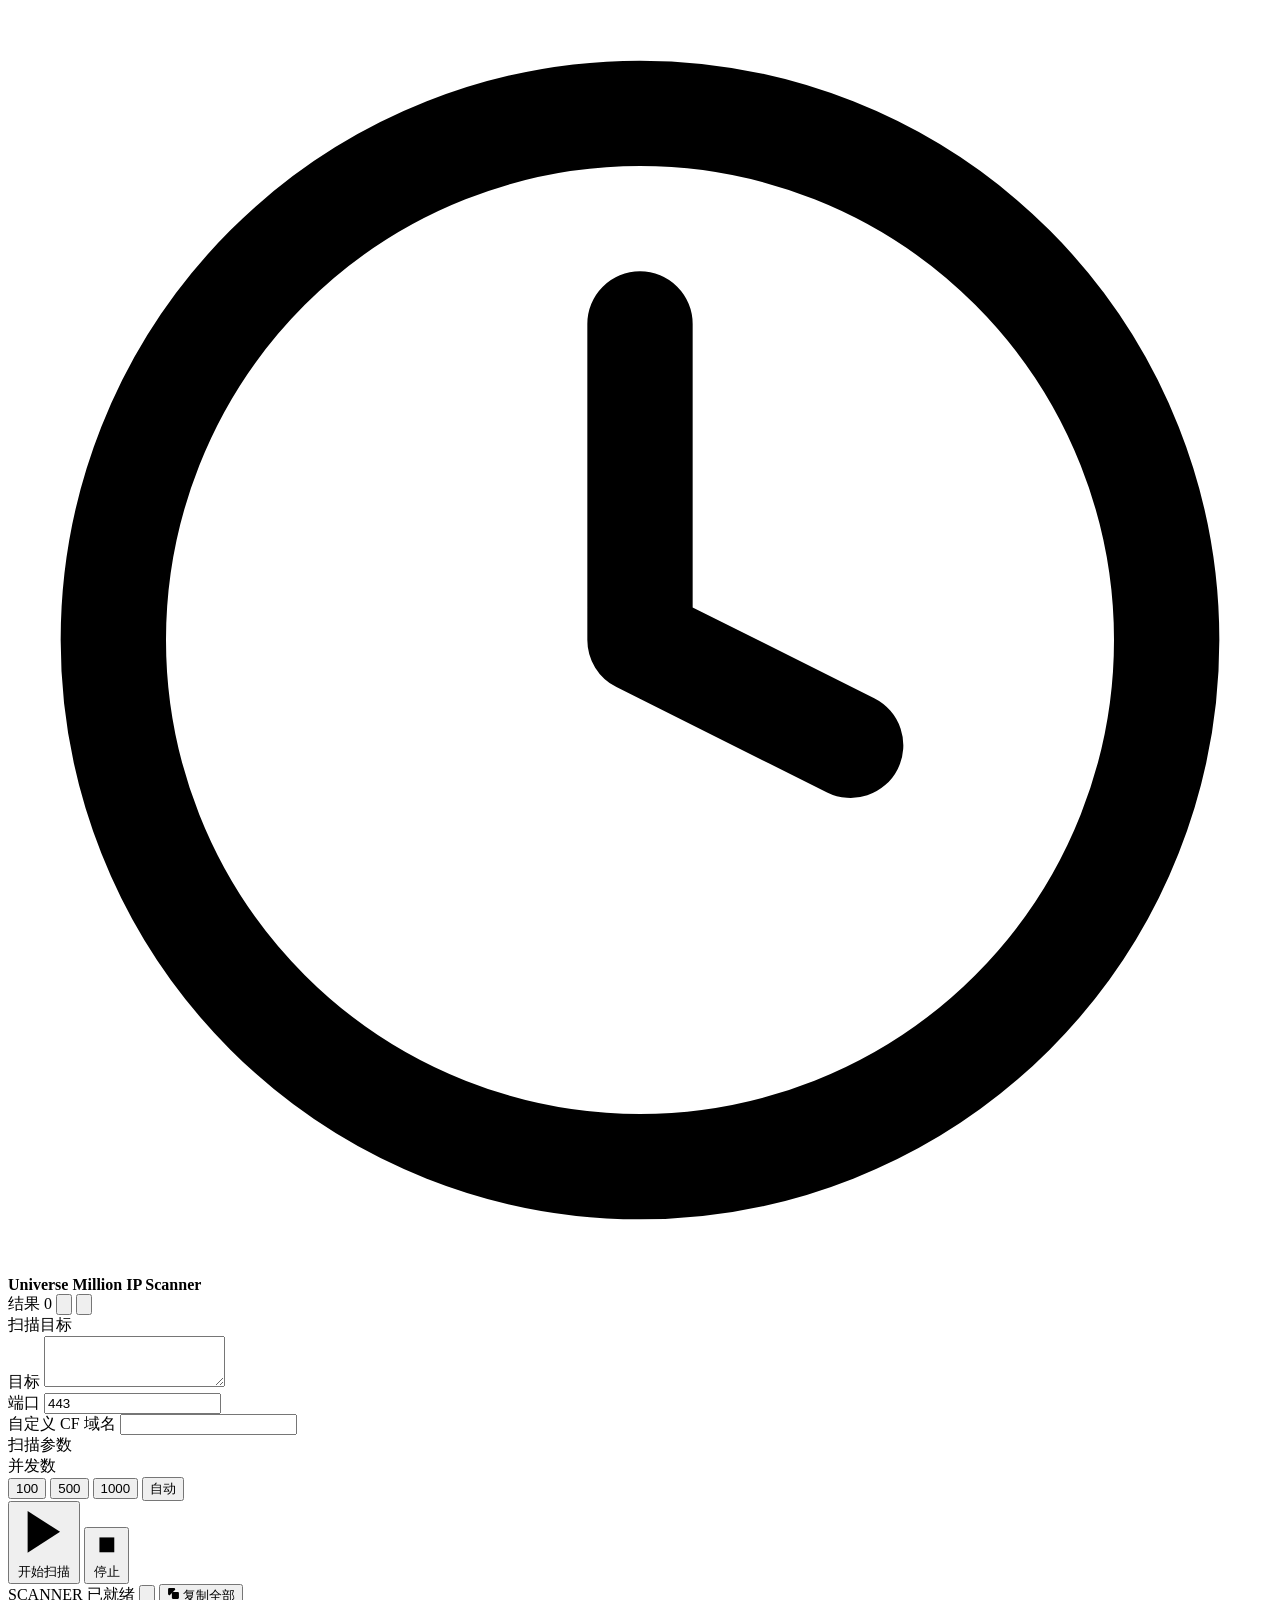
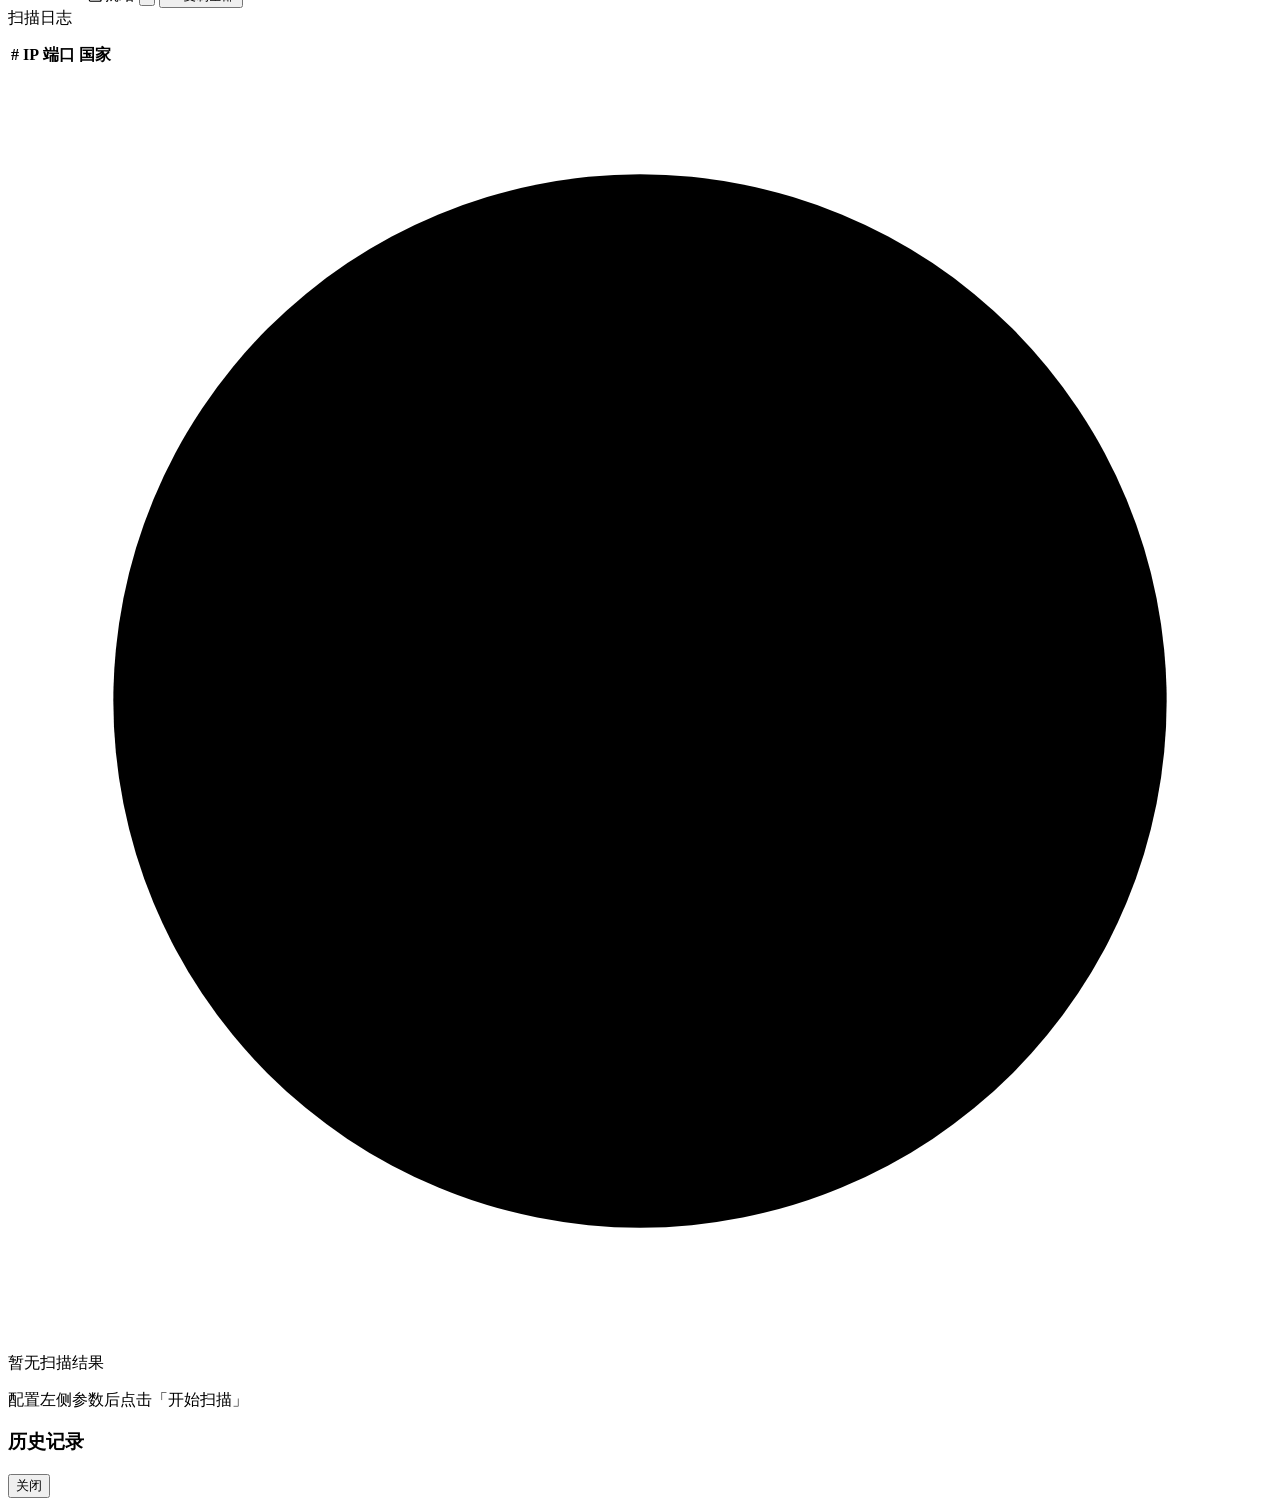
==== win/web/index.html @ f39ea719 "fix: runBatched 未写入 results[i] 导致阶段二/三永远返回 0 结果 Co-authored-by: monkeycode-ai <monkeycode-ai@chaitin" ====
<!DOCTYPE html>
<html lang="zh-CN">
<head>
<meta charset="UTF-8">
<meta name="viewport" content="width=device-width,initial-scale=1">
<title>Universe Million IP Scanner</title>
<link rel="stylesheet" href="/style.css">
</head>
<body>

<header class="topbar" id="topbar">
  <div class="brand">
    <span class="dot" id="statusDot"></span>
    <span class="brand-icon"><svg viewBox="0 0 24 24" fill="none" stroke="currentColor" stroke-width="2" stroke-linecap="round" stroke-linejoin="round"><circle cx="12" cy="12" r="10"/><path d="M12 6v6l4 2"/></svg></span>
    <strong>Universe Million IP Scanner</strong>
  </div>
  <div class="topbar-right">
    <span class="stat" id="statResult">结果 0</span>
    <button class="toolbar-btn" id="btnTheme" title="切换明亮/暗色模式">
      <svg viewBox="0 0 24 24" class="ico" id="themeIco"><circle cx="12" cy="12" r="5"/><line x1="12" y1="1" x2="12" y2="3"/><line x1="12" y1="21" x2="12" y2="23"/><line x1="4.22" y1="4.22" x2="5.64" y2="5.64"/><line x1="18.36" y1="18.36" x2="19.78" y2="19.78"/><line x1="1" y1="12" x2="3" y2="12"/><line x1="21" y1="12" x2="23" y2="12"/><line x1="4.22" y1="19.78" x2="5.64" y2="18.36"/><line x1="18.36" y1="5.64" x2="19.78" y2="4.22"/></svg>
    </button>
    <button class="toolbar-btn" id="btnHistory" title="历史记录">
      <svg viewBox="0 0 24 24" class="ico"><circle cx="12" cy="12" r="10"/><polyline points="12 6 12 12 16 14"/></svg>
    </button>
  </div>
</header>

<main class="layout">
  <!-- 左侧参数面板 -->
  <aside class="panel-left">
    <div class="card">

      <div class="sec">
        <div class="sec-title">扫描目标</div>
        <div class="sec-body">
          <div class="field">
            <label>目标 <span class="hint" id="poolHint"></span></label>
            <textarea id="inTarget" rows="3" spellcheck="false"></textarea>
          </div>
          <div class="grid2">
            <div class="field">
              <label>端口</label>
<input type="text" id="inPorts" value="443">
          </div>
          <div class="field">
            <label>自定义 CF 域名</label>
            <input type="text" id="inDomain">
            </div>
          </div>
        </div>
      </div>

      <div class="divider"></div>

      <div class="sec">
        <div class="sec-title">扫描参数</div>
        <div class="sec-body">
          <div class="field">
            <label>并发数</label>
            <div class="seg" id="segConc">
              <button data-conc="100">100</button>
              <button data-conc="500">500</button>
              <button data-conc="1000">1000</button>
              <button data-conc="0" class="on">自动</button>
            </div>
            
          </div>
        </div>
      </div>

      <div class="divider"></div>

      <div class="sec">
        <div class="actions">
          <button class="btn primary" id="btnStart">
            <svg viewBox="0 0 24 24" class="ico"><polygon points="5 3 19 12 5 21 5 3"/></svg>
            开始扫描
          </button>
          <button class="btn danger hidden" id="btnStop">
            <svg viewBox="0 0 24 24" class="ico"><rect x="6" y="6" width="12" height="12"/></svg>
            停止
          </button>
        </div>
      </div>

    </div>
  </aside>

  <!-- 右侧结果区 -->
  <section class="panel-right">
    <div class="card-full">
      <div class="progress" id="progressBar"><i id="progressFill"></i></div>
      <div class="card-body">

        <div class="headrow">
          <span class="dot" id="statusDot2"></span>
          <span id="statusText" class="status-text">SCANNER 已就绪</span>
          <button class="btn ghost btn-sm icon-btn" id="btnLogToggle" title="切换日志面板">
            <svg viewBox="0 0 24 24" class="ico"><path d="M4 6h16M4 12h16M4 18h10"/></svg>
          </button>
          <button class="btn ghost btn-sm" id="btnCopyAll" title="复制全部结果">
            <svg viewBox="0 0 24 24" class="ico" style="width:13px;height:13px"><rect x="9" y="9" width="13" height="13" rx="2"/><path d="M5 15H4a2 2 0 0 1-2-2V4a2 2 0 0 1 2-2h9a2 2 0 0 1 2 2v1"/></svg>
            复制全部
          </button>
        </div>

        <div class="log-panel hidden" id="logPanel">
          <div class="log-header">扫描日志</div>
          <pre id="logContent"></pre>
        </div>

        <div class="table-wrap">
          <table id="tbl">
            <thead>
              <tr>
                <th class="c-idx">#</th>
                <th data-sort="ip">IP</th>
                <th class="c-num" data-sort="port">端口</th>
                <th data-sort="tag">国家</th>
                <th class="c-act"></th>
              </tr>
            </thead>
            <tbody id="tbody"></tbody>
          </table>
          <div class="empty" id="emptyBox">
            <svg viewBox="0 0 24 24" class="ico empty-ico"><circle cx="12" cy="12" r="10"/><path d="M12 6v6l4 2"/><path d="M12 16.5v.01"/></svg>
            <p>暂无扫描结果</p>
            <span>配置左侧参数后点击「开始扫描」</span>
          </div>
        </div>

      </div>
    </div>
  </section>
</main>

<!-- 历史记录弹窗 -->
<div class="mask hidden" id="historyMask">
  <div class="modal">
    <h3>历史记录</h3>
    <div class="field">
      <div class="hist-list" id="historyList"></div>
      <em class="note" id="historyHint"></em>
    </div>
    <div class="modal-actions">
      <button class="btn ghost" id="btnHistClose">关闭</button>
    </div>
  </div>
</div>

<div class="toasts" id="toasts"></div>
<script src="/app.js"></script>
</body>
</html>
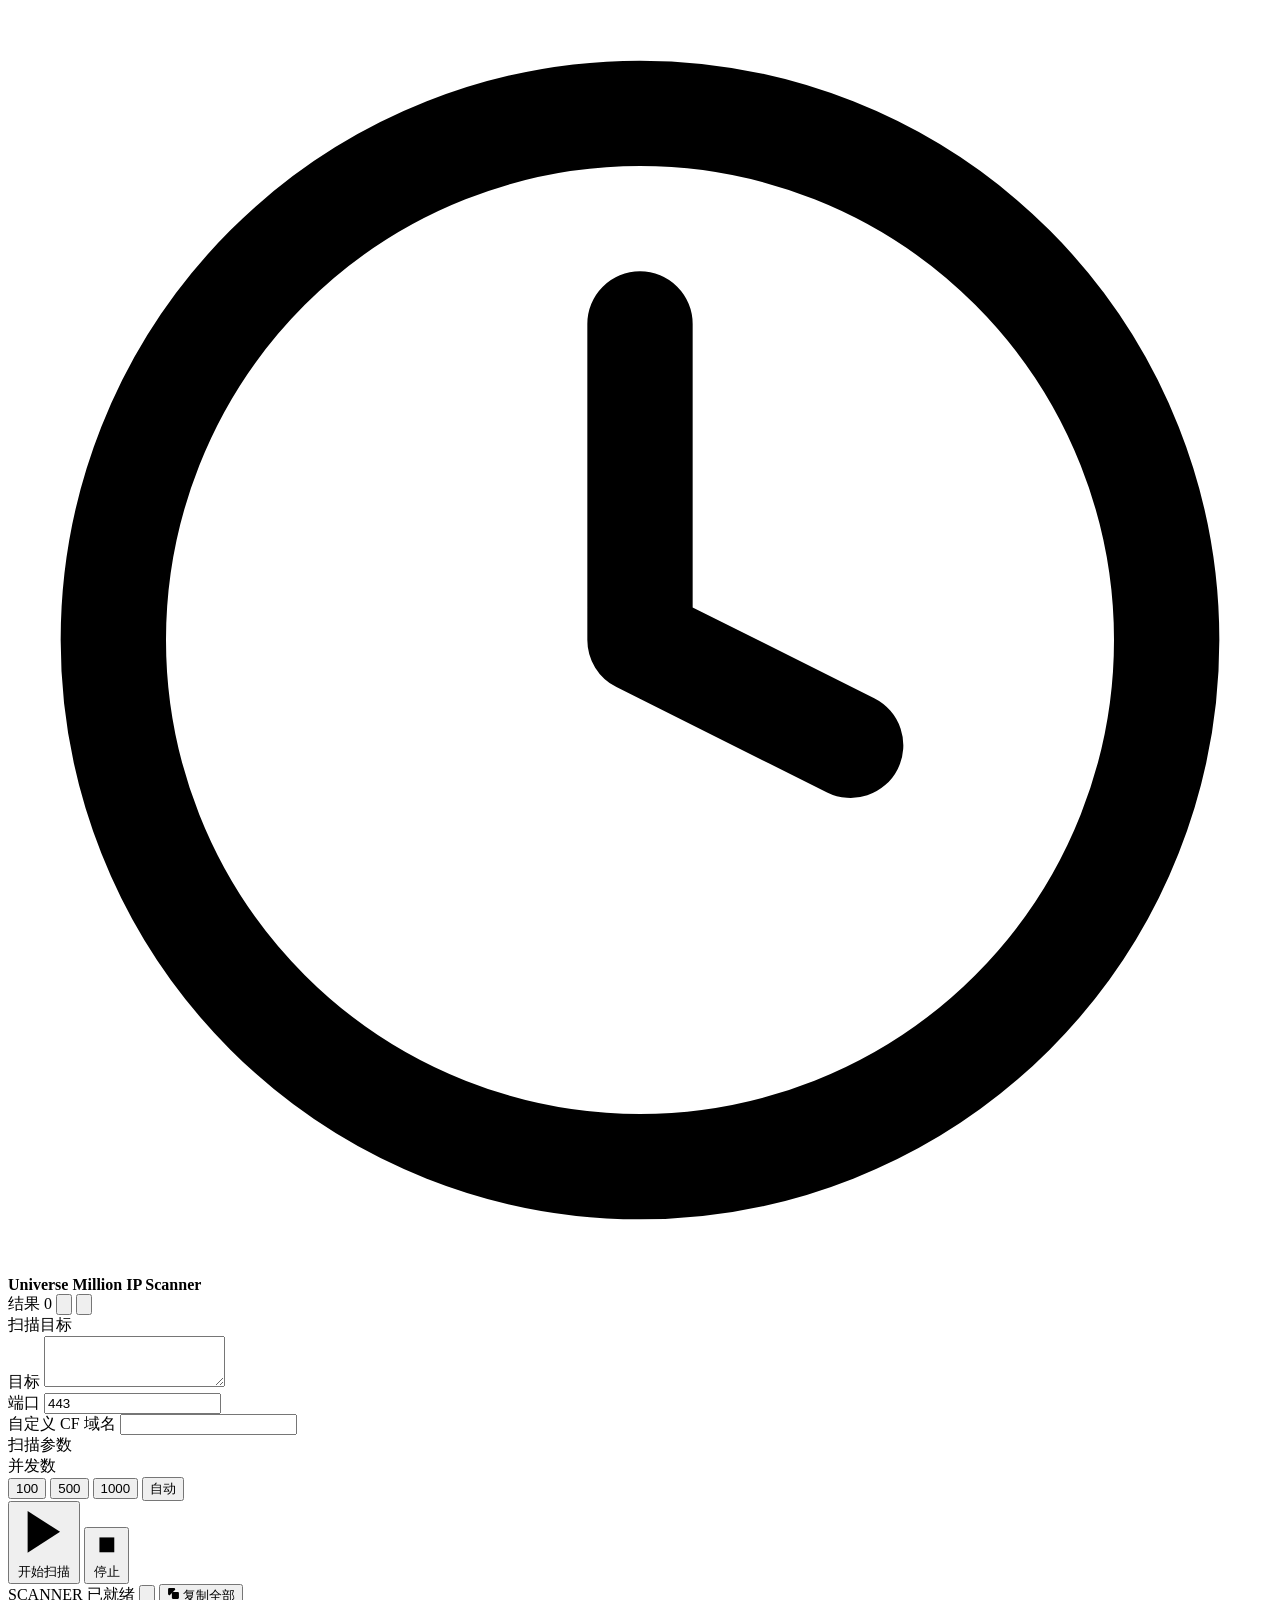
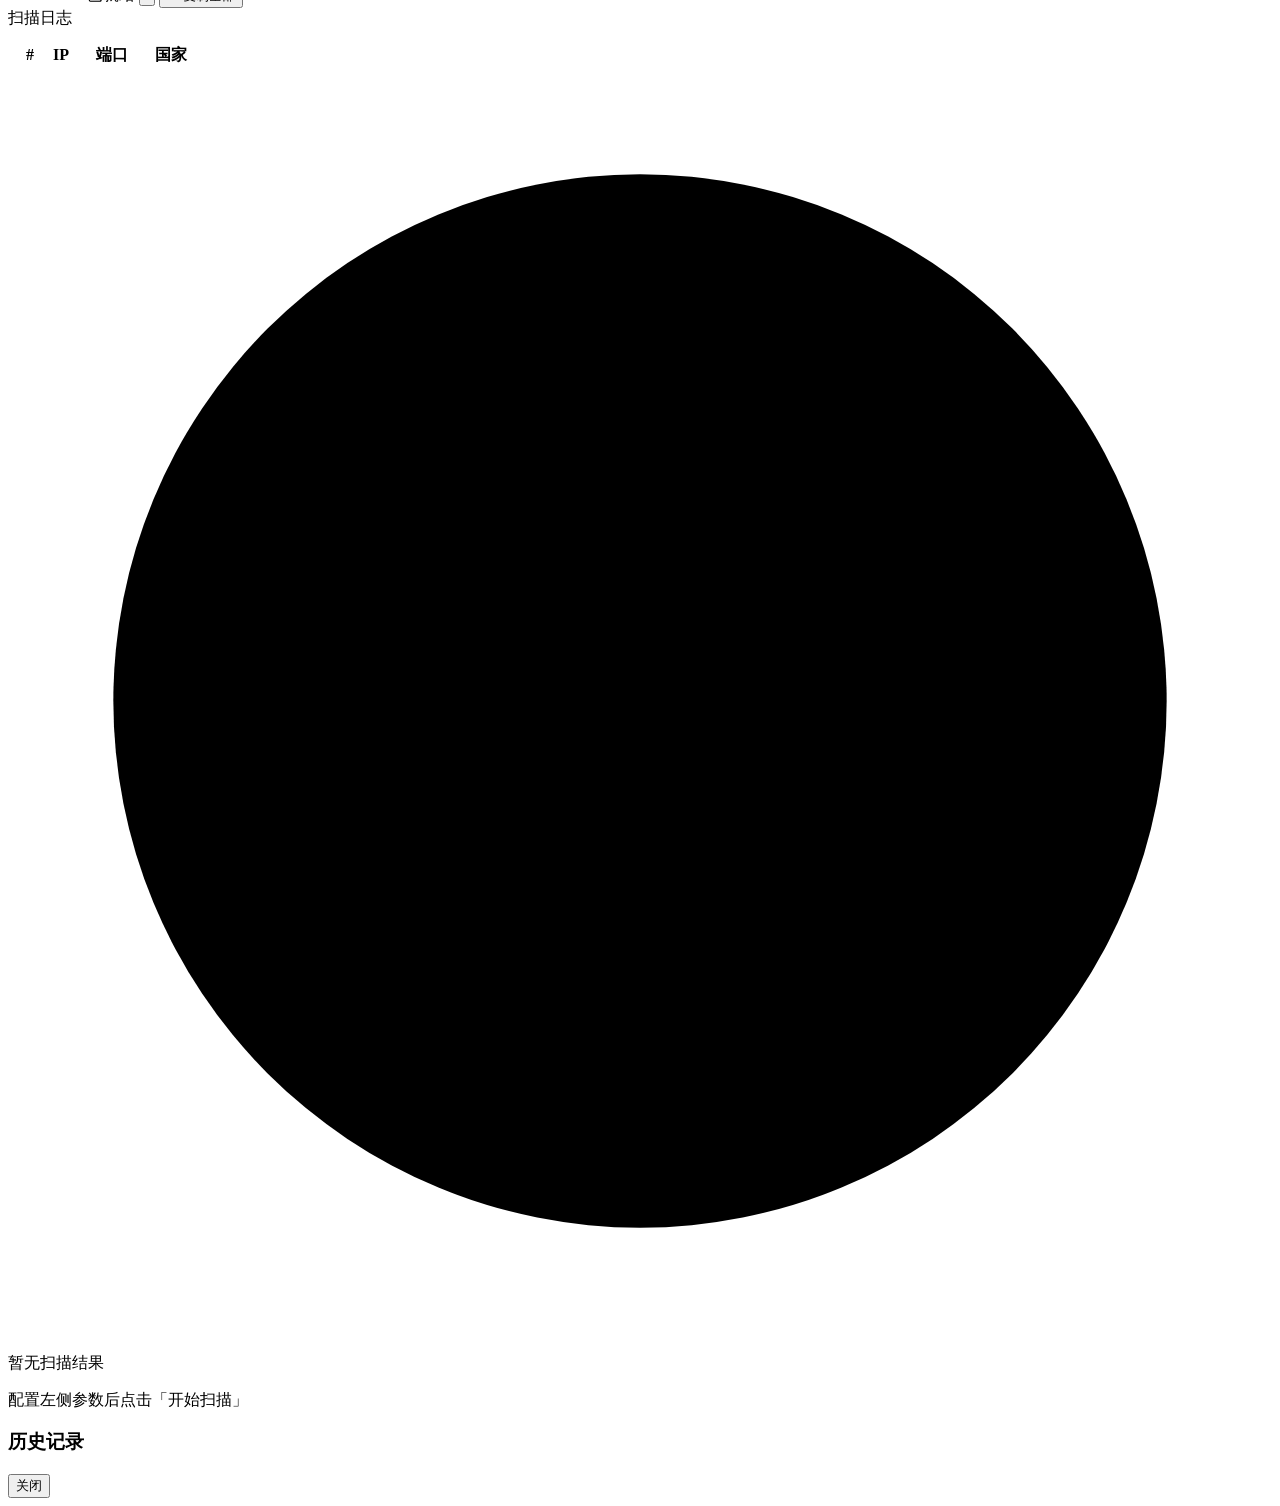
==== commit 08ec833c: "style: 序号列收窄(40px)，端口列80px Co-authored-by: monkeycode-ai <monkeycode-ai@chaitin.com>" ====
--- a/win/web/index.html
+++ b/win/web/index.html
@@ -111,12 +111,19 @@
 
         <div class="table-wrap">
           <table id="tbl">
+            <colgroup>
+              <col class="c-idx" width="40">
+              <col class="c-ip">
+              <col class="c-num" width="80">
+              <col class="c-tag">
+              <col class="c-act">
+            </colgroup>
             <thead>
               <tr>
                 <th class="c-idx">#</th>
-                <th data-sort="ip">IP</th>
+                <th class="c-ip" data-sort="ip">IP</th>
                 <th class="c-num" data-sort="port">端口</th>
-                <th data-sort="tag">国家</th>
+                <th class="c-tag" data-sort="tag">国家</th>
                 <th class="c-act"></th>
               </tr>
             </thead>
